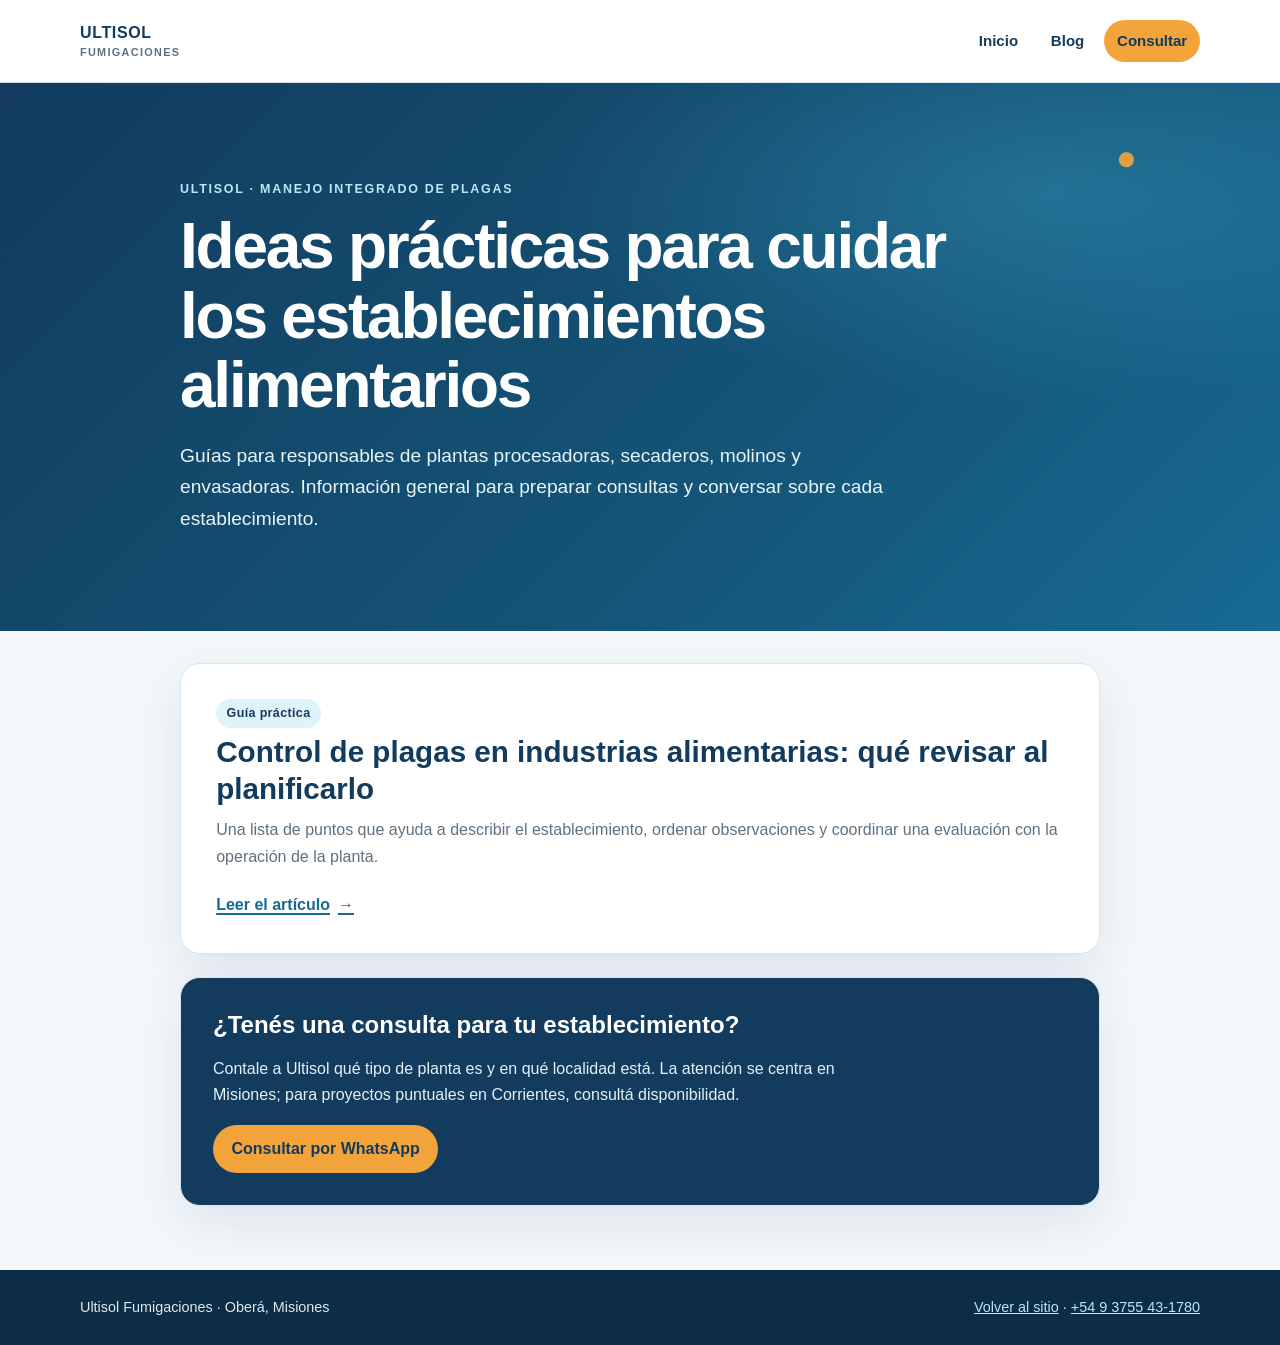
==== blogs/index.html @ 986f60b1 "Publish Ultisol food-industry pest management blog" ====
<!doctype html>
<html lang="es-AR">
<head>
  <meta charset="utf-8">
  <meta name="viewport" content="width=device-width, initial-scale=1">
  <meta name="theme-color" content="#123b5d">
  <meta name="description" content="Artículos y guías de Ultisol Fumigaciones sobre Manejo Integrado de Plagas para plantas procesadoras, secaderos, molinos y envasadoras.">
  <meta name="robots" content="index,follow">
  <link rel="canonical" href="https://fumigaciones-ultisol.com/blogs/">
  <link rel="stylesheet" href="blog.css">
  <meta property="og:type" content="website">
  <meta property="og:locale" content="es_AR">
  <meta property="og:url" content="https://fumigaciones-ultisol.com/blogs/">
  <meta property="og:title" content="Blog sobre control de plagas en industrias alimentarias | Ultisol">
  <meta property="og:description" content="Guías para responsables de plantas procesadoras, secaderos, molinos y envasadoras.">
  <meta name="twitter:card" content="summary">
  <meta name="twitter:title" content="Blog sobre control de plagas en industrias alimentarias | Ultisol">
  <meta name="twitter:description" content="Guías para responsables de establecimientos del sector alimentario.">
  <title>Blog sobre control de plagas en industrias alimentarias | Ultisol Fumigaciones</title>
</head>
<body>
  <a class="skip-link" href="#main">Ir al contenido</a>
  <header class="site-header">
    <div class="header-inner">
      <a class="brand" href="/" aria-label="Ultisol Fumigaciones, inicio">
        ULTISOL
        <small>Fumigaciones</small>
      </a>
      <nav class="nav" aria-label="Navegación principal">
        <a href="/">Inicio</a>
        <a href="/blogs/" aria-current="page">Blog</a>
        <a class="nav-cta" href="https://wa.me/5493755431780?text=Hola%2C%20quisiera%20hacer%20una%20consulta%20por%20Manejo%20Integrado%20de%20Plagas%20para%20un%20establecimiento%20alimentario." target="_blank" rel="noopener noreferrer">Consultar</a>
      </nav>
    </div>
  </header>

  <main id="main">
    <section class="hero" aria-labelledby="page-title">
      <div class="hero-inner">
        <p class="eyebrow">Ultisol · Manejo Integrado de Plagas</p>
        <h1 id="page-title">Ideas prácticas para cuidar los establecimientos alimentarios</h1>
        <p class="intro">Guías para responsables de plantas procesadoras, secaderos, molinos y envasadoras. Información general para preparar consultas y conversar sobre cada establecimiento.</p>
      </div>
    </section>

    <div class="content-wrap">
      <article class="listing-card">
        <span class="tag">Guía práctica</span>
        <h2>Control de plagas en industrias alimentarias: qué revisar al planificarlo</h2>
        <p>Una lista de puntos que ayuda a describir el establecimiento, ordenar observaciones y coordinar una evaluación con la operación de la planta.</p>
        <a class="read-link" href="/blogs/control-de-plagas-industria-alimentaria/">Leer el artículo <span aria-hidden="true">→</span></a>
      </article>

      <section class="cta-card" aria-labelledby="contact-title">
        <h2 id="contact-title">¿Tenés una consulta para tu establecimiento?</h2>
        <p>Contale a Ultisol qué tipo de planta es y en qué localidad está. La atención se centra en Misiones; para proyectos puntuales en Corrientes, consultá disponibilidad.</p>
        <a class="button" href="https://wa.me/5493755431780?text=Hola%2C%20quisiera%20consultar%20por%20Manejo%20Integrado%20de%20Plagas%20para%20un%20establecimiento%20alimentario%20en%20%5Blocalidad%5D." target="_blank" rel="noopener noreferrer">Consultar por WhatsApp</a>
      </section>
    </div>
  </main>

  <footer class="site-footer">
    <div class="footer-inner">
      <p>Ultisol Fumigaciones · Oberá, Misiones</p>
      <p><a href="/">Volver al sitio</a> · <a href="tel:+5493755431780">+54 9 3755 43-1780</a></p>
    </div>
  </footer>
</body>
</html>
---- blogs/blog.css ----
:root {
  color-scheme: light;
  --navy: #123b5d;
  --blue: #176a94;
  --sky: #dff3fb;
  --orange: #f2a33a;
  --ink: #183047;
  --muted: #5e7180;
  --paper: #f4f8fb;
  --white: #fff;
  --line: #d8e5ed;
  --shadow: 0 18px 52px rgba(18, 59, 93, 0.1);
}

* { box-sizing: border-box; }

html { scroll-behavior: smooth; }

body {
  margin: 0;
  color: var(--ink);
  background: var(--paper);
  font-family: Arial, Helvetica, sans-serif;
  line-height: 1.65;
}

a { color: var(--blue); }
a:hover { color: var(--navy); }
a:focus-visible, button:focus-visible {
  outline: 3px solid var(--orange);
  outline-offset: 4px;
}

.skip-link {
  position: absolute;
  left: 1rem;
  top: -5rem;
  z-index: 10;
  padding: .65rem 1rem;
  color: var(--white);
  background: var(--navy);
  border-radius: .5rem;
}
.skip-link:focus { top: 1rem; }

.site-header {
  background: var(--white);
  border-bottom: 1px solid var(--line);
}
.header-inner, .footer-inner {
  width: min(1120px, calc(100% - 2.5rem));
  margin: 0 auto;
}
.header-inner {
  min-height: 82px;
  display: flex;
  align-items: center;
  justify-content: space-between;
  gap: 1.5rem;
}
.brand {
  display: inline-flex;
  flex-direction: column;
  text-decoration: none;
  color: var(--navy);
  font-weight: 800;
  line-height: 1.15;
  letter-spacing: .04em;
}
.brand small {
  margin-top: .25rem;
  color: var(--muted);
  font-size: .68rem;
  letter-spacing: .12em;
  text-transform: uppercase;
}
.nav {
  display: flex;
  flex-wrap: wrap;
  align-items: center;
  justify-content: flex-end;
  gap: .45rem;
}
.nav a {
  padding: .55rem .8rem;
  text-decoration: none;
  color: var(--navy);
  font-size: .94rem;
  font-weight: 700;
  border-radius: 999px;
}
.nav a:hover { background: var(--sky); }
.nav .nav-cta {
  color: var(--navy);
  background: var(--orange);
}
.nav .nav-cta:hover { background: #f6b858; }

.hero {
  padding: clamp(3.2rem, 8vw, 6rem) 1.25rem;
  color: var(--white);
  background:
    radial-gradient(circle at 88% 14%, rgba(242, 163, 58, .92) 0 7px, transparent 8px),
    radial-gradient(ellipse at 82% 20%, rgba(70, 177, 216, .3), transparent 34%),
    linear-gradient(135deg, #123b5d 0%, #145477 60%, #176a94 100%);
}
.hero-inner {
  width: min(920px, 100%);
  margin: 0 auto;
}
.eyebrow {
  margin: 0 0 .8rem;
  color: #b9e8f6;
  font-size: .78rem;
  font-weight: 800;
  letter-spacing: .14em;
  text-transform: uppercase;
}
.hero h1 {
  max-width: 820px;
  margin: 0;
  font-size: clamp(2.2rem, 5vw, 4.1rem);
  line-height: 1.08;
  letter-spacing: -.035em;
}
.hero .intro {
  max-width: 720px;
  margin: 1.25rem 0 0;
  color: #e8f5fa;
  font-size: clamp(1.04rem, 2vw, 1.2rem);
}
.breadcrumb {
  width: min(920px, calc(100% - 2.5rem));
  margin: 1.3rem auto 0;
  color: var(--muted);
  font-size: .9rem;
}
.breadcrumb a { color: var(--blue); }

.content-wrap {
  width: min(920px, calc(100% - 2.5rem));
  margin: 2rem auto 4rem;
}
.article-card, .listing-card, .cta-card {
  background: var(--white);
  border: 1px solid var(--line);
  border-radius: 1.25rem;
  box-shadow: var(--shadow);
}
.article-card { padding: clamp(1.5rem, 5vw, 3.25rem); }
.article-card h2 {
  margin: 2.2rem 0 .7rem;
  color: var(--navy);
  font-size: clamp(1.4rem, 3vw, 1.8rem);
  line-height: 1.25;
}
.article-card h2:first-child { margin-top: 0; }
.article-card h3 {
  margin: 1.5rem 0 .35rem;
  color: var(--navy);
  font-size: 1.13rem;
}
.article-card p { margin: .8rem 0; }
.article-card li { margin: .6rem 0; padding-left: .2rem; }
.article-card ul, .article-card ol { padding-left: 1.35rem; }
.article-card strong { color: var(--navy); }
.note {
  margin: 1.6rem 0;
  padding: 1rem 1.2rem;
  background: #edf7fb;
  border-left: 4px solid var(--blue);
  border-radius: 0 .75rem .75rem 0;
}
.source-list { font-size: .94rem; }
.source-list li { overflow-wrap: anywhere; }

.listing-card { padding: clamp(1.4rem, 4vw, 2.2rem); }
.listing-card h2 {
  margin: .4rem 0 .5rem;
  color: var(--navy);
  font-size: clamp(1.45rem, 3vw, 1.85rem);
  line-height: 1.25;
}
.listing-card p { margin: .6rem 0 1rem; color: var(--muted); }
.read-link {
  display: inline-flex;
  align-items: center;
  gap: .5rem;
  margin-top: .35rem;
  font-weight: 800;
  text-decoration-thickness: 2px;
  text-underline-offset: 3px;
}
.tag {
  display: inline-block;
  padding: .25rem .65rem;
  color: var(--navy);
  background: var(--sky);
  border-radius: 999px;
  font-size: .78rem;
  font-weight: 800;
  letter-spacing: .03em;
}

.cta-card {
  margin-top: 1.4rem;
  padding: clamp(1.4rem, 4vw, 2rem);
  color: var(--white);
  background: var(--navy);
}
.cta-card h2 { margin: 0 0 .5rem; color: var(--white); line-height: 1.25; }
.cta-card p { max-width: 650px; color: #e4f1f7; }
.button {
  display: inline-flex;
  align-items: center;
  justify-content: center;
  min-height: 48px;
  padding: .7rem 1.15rem;
  color: var(--navy);
  background: var(--orange);
  border-radius: 999px;
  font-weight: 800;
  text-decoration: none;
}
.button:hover { color: var(--navy); background: #f6b858; }

.site-footer {
  padding: 1.6rem 0;
  color: #dceaf1;
  background: #0d2c45;
  font-size: .9rem;
}
.footer-inner {
  display: flex;
  flex-wrap: wrap;
  justify-content: space-between;
  gap: .8rem 1.5rem;
}
.site-footer a { color: #b9e8f6; }
.site-footer p { margin: 0; }

@media (max-width: 640px) {
  .header-inner {
    align-items: flex-start;
    flex-direction: column;
    justify-content: center;
    padding: .9rem 0;
    gap: .65rem;
  }
  .nav { justify-content: flex-start; gap: .15rem; }
  .nav a { padding: .48rem .62rem; font-size: .88rem; }
  .hero { padding: 3rem 1.25rem 3.4rem; }
  .content-wrap { margin-top: 1.35rem; }
  .article-card, .listing-card, .cta-card { border-radius: .9rem; }
}

@media (prefers-reduced-motion: reduce) {
  html { scroll-behavior: auto; }
}
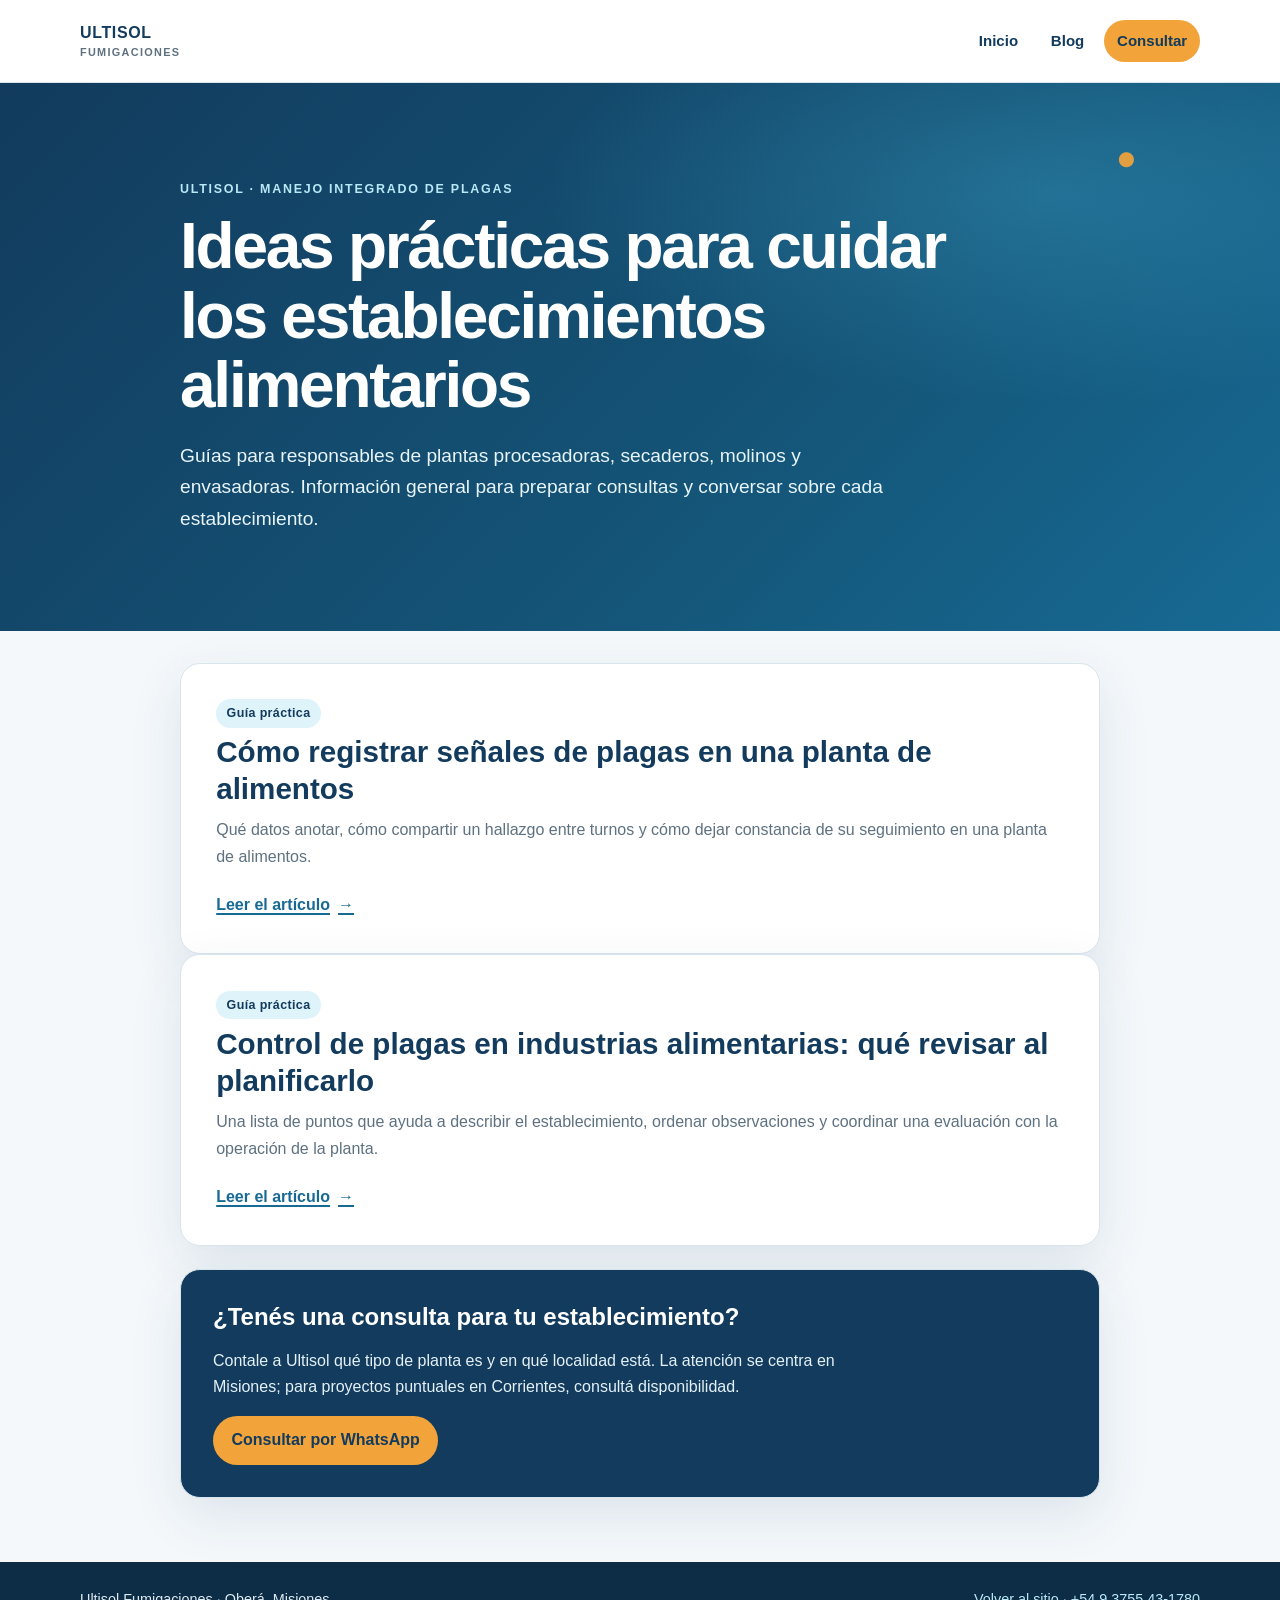
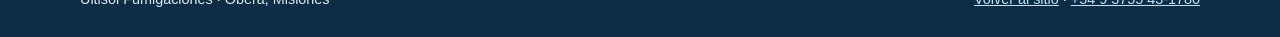
==== commit b790b131: "Publicar guía sobre registro de señales de plagas" ====
--- a/blogs/index.html
+++ b/blogs/index.html
@@ -46,6 +46,13 @@
     <div class="content-wrap">
       <article class="listing-card">
         <span class="tag">Guía práctica</span>
+        <h2>Cómo registrar señales de plagas en una planta de alimentos</h2>
+        <p>Qué datos anotar, cómo compartir un hallazgo entre turnos y cómo dejar constancia de su seguimiento en una planta de alimentos.</p>
+        <a class="read-link" href="/blogs/registrar-senales-plagas-planta-alimentos/">Leer el artículo <span aria-hidden="true">→</span></a>
+      </article>
+
+      <article class="listing-card">
+        <span class="tag">Guía práctica</span>
         <h2>Control de plagas en industrias alimentarias: qué revisar al planificarlo</h2>
         <p>Una lista de puntos que ayuda a describir el establecimiento, ordenar observaciones y coordinar una evaluación con la operación de la planta.</p>
         <a class="read-link" href="/blogs/control-de-plagas-industria-alimentaria/">Leer el artículo <span aria-hidden="true">→</span></a>
--- a/blogs/blog.css
+++ b/blogs/blog.css
@@ -173,6 +173,25 @@
 }
 .source-list { font-size: .94rem; }
 .source-list li { overflow-wrap: anywhere; }
+
+.article-figure {
+  margin: 1.7rem 0 2rem;
+}
+.article-figure img {
+  display: block;
+  width: 100%;
+  height: auto;
+  max-height: 470px;
+  object-fit: cover;
+  border: 1px solid var(--line);
+  border-radius: 1rem;
+}
+.article-figure figcaption {
+  margin-top: .65rem;
+  color: var(--muted);
+  font-size: .88rem;
+  line-height: 1.5;
+}
 
 .listing-card { padding: clamp(1.4rem, 4vw, 2.2rem); }
 .listing-card h2 {
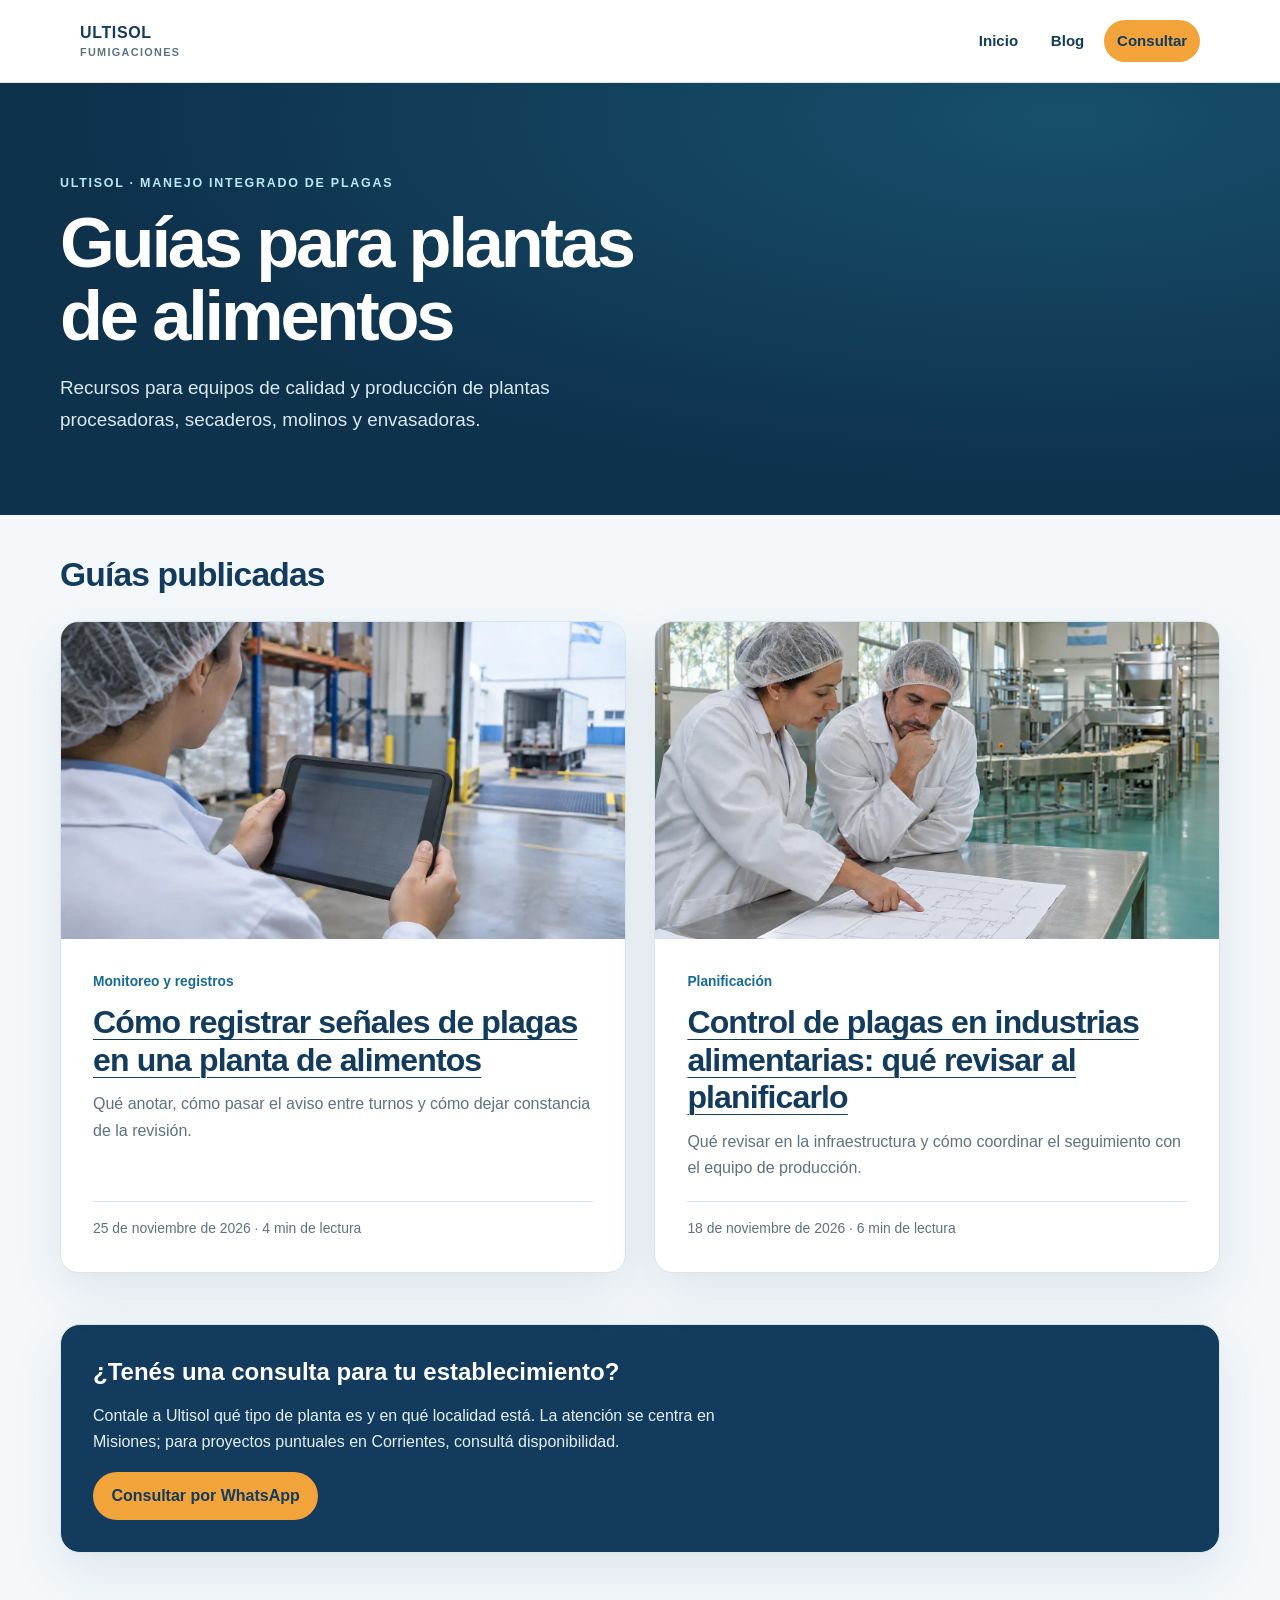
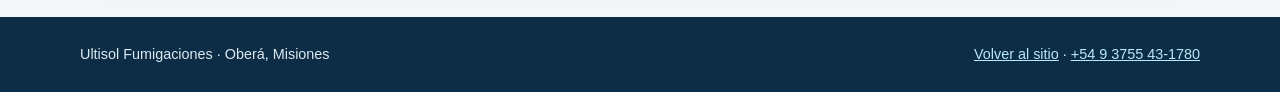
==== commit 324bd850: "Rediseñar el índice y las guías de Ultisol" ====
--- a/blogs/index.html
+++ b/blogs/index.html
@@ -7,7 +7,7 @@
   <meta name="description" content="Artículos y guías de Ultisol Fumigaciones sobre Manejo Integrado de Plagas para plantas procesadoras, secaderos, molinos y envasadoras.">
   <meta name="robots" content="index,follow">
   <link rel="canonical" href="https://fumigaciones-ultisol.com/blogs/">
-  <link rel="stylesheet" href="blog.css">
+  <link rel="stylesheet" href="editorial.css">
   <meta property="og:type" content="website">
   <meta property="og:locale" content="es_AR">
   <meta property="og:url" content="https://fumigaciones-ultisol.com/blogs/">
@@ -18,7 +18,7 @@
   <meta name="twitter:description" content="Guías para responsables de establecimientos del sector alimentario.">
   <title>Blog sobre control de plagas en industrias alimentarias | Ultisol Fumigaciones</title>
 </head>
-<body>
+<body class="blog-index">
   <a class="skip-link" href="#main">Ir al contenido</a>
   <header class="site-header">
     <div class="header-inner">
@@ -35,28 +35,37 @@
   </header>
 
   <main id="main">
-    <section class="hero" aria-labelledby="page-title">
-      <div class="hero-inner">
-        <p class="eyebrow">Ultisol · Manejo Integrado de Plagas</p>
-        <h1 id="page-title">Ideas prácticas para cuidar los establecimientos alimentarios</h1>
-        <p class="intro">Guías para responsables de plantas procesadoras, secaderos, molinos y envasadoras. Información general para preparar consultas y conversar sobre cada establecimiento.</p>
+    <section class="index-hero" aria-labelledby="page-title">
+      <div class="index-hero-inner"><p class="eyebrow">Ultisol · Manejo Integrado de Plagas</p>
+        <h1 id="page-title">Guías para plantas de alimentos</h1>
+        <p>Recursos para equipos de calidad y producción de plantas procesadoras, secaderos, molinos y envasadoras.</p>
       </div>
     </section>
 
     <div class="content-wrap">
-      <article class="listing-card">
-        <span class="tag">Guía práctica</span>
-        <h2>Cómo registrar señales de plagas en una planta de alimentos</h2>
-        <p>Qué datos anotar, cómo compartir un hallazgo entre turnos y cómo dejar constancia de su seguimiento en una planta de alimentos.</p>
-        <a class="read-link" href="/blogs/registrar-senales-plagas-planta-alimentos/">Leer el artículo <span aria-hidden="true">→</span></a>
-      </article>
-
-      <article class="listing-card">
-        <span class="tag">Guía práctica</span>
-        <h2>Control de plagas en industrias alimentarias: qué revisar al planificarlo</h2>
-        <p>Una lista de puntos que ayuda a describir el establecimiento, ordenar observaciones y coordinar una evaluación con la operación de la planta.</p>
-        <a class="read-link" href="/blogs/control-de-plagas-industria-alimentaria/">Leer el artículo <span aria-hidden="true">→</span></a>
-      </article>
+      <section class="guide-list" aria-labelledby="guides-title">
+        <h2 id="guides-title">Guías publicadas</h2>
+        <div class="guide-cards">
+          <article class="guide-card">
+            <img src="assets/ultisol-registro-portada.webp" alt="Persona anotando una observación durante un recorrido por un muelle de carga" width="1440" height="960" fetchpriority="high">
+            <div class="guide-card-body">
+              <p class="card-category">Monitoreo y registros</p>
+              <h3><a href="/blogs/registrar-senales-plagas-planta-alimentos/">Cómo registrar señales de plagas en una planta de alimentos</a></h3>
+              <p>Qué anotar, cómo pasar el aviso entre turnos y cómo dejar constancia de la revisión.</p>
+              <p class="card-meta"><time datetime="2026-11-25">25 de noviembre de 2026</time> <span aria-hidden="true">·</span> 4 min de lectura</p>
+            </div>
+          </article>
+          <article class="guide-card">
+            <img src="assets/ultisol-planificacion-portada.webp" alt="Equipo de una planta alimentaria durante un recorrido de planificación" width="1440" height="960" loading="lazy" decoding="async">
+            <div class="guide-card-body">
+              <p class="card-category">Planificación</p>
+              <h3><a href="/blogs/control-de-plagas-industria-alimentaria/">Control de plagas en industrias alimentarias: qué revisar al planificarlo</a></h3>
+              <p>Qué revisar en la infraestructura y cómo coordinar el seguimiento con el equipo de producción.</p>
+              <p class="card-meta"><time datetime="2026-11-18">18 de noviembre de 2026</time> <span aria-hidden="true">·</span> 6 min de lectura</p>
+            </div>
+          </article>
+        </div>
+      </section>
 
       <section class="cta-card" aria-labelledby="contact-title">
         <h2 id="contact-title">¿Tenés una consulta para tu establecimiento?</h2>
--- a/blogs/editorial.css
+++ b/blogs/editorial.css
@@ -0,0 +1,470 @@
+:root {
+  color-scheme: light;
+  --navy: #123b5d;
+  --blue: #176a94;
+  --sky: #dff3fb;
+  --orange: #f2a33a;
+  --ink: #183047;
+  --muted: #5e7180;
+  --paper: #f4f8fb;
+  --white: #fff;
+  --line: #d8e5ed;
+  --shadow: 0 18px 52px rgba(18, 59, 93, 0.1);
+}
+
+* { box-sizing: border-box; }
+
+html { scroll-behavior: smooth; }
+
+body {
+  margin: 0;
+  color: var(--ink);
+  background: var(--paper);
+  font-family: Arial, Helvetica, sans-serif;
+  line-height: 1.65;
+}
+
+a { color: var(--blue); }
+a:hover { color: var(--navy); }
+a:focus-visible, button:focus-visible {
+  outline: 3px solid var(--orange);
+  outline-offset: 4px;
+}
+
+.skip-link {
+  position: absolute;
+  left: 1rem;
+  top: -5rem;
+  z-index: 10;
+  padding: .65rem 1rem;
+  color: var(--white);
+  background: var(--navy);
+  border-radius: .5rem;
+}
+.skip-link:focus { top: 1rem; }
+
+.site-header {
+  background: var(--white);
+  border-bottom: 1px solid var(--line);
+}
+.header-inner, .footer-inner {
+  width: min(1120px, calc(100% - 2.5rem));
+  margin: 0 auto;
+}
+.header-inner {
+  min-height: 82px;
+  display: flex;
+  align-items: center;
+  justify-content: space-between;
+  gap: 1.5rem;
+}
+.brand {
+  display: inline-flex;
+  flex-direction: column;
+  text-decoration: none;
+  color: var(--navy);
+  font-weight: 800;
+  line-height: 1.15;
+  letter-spacing: .04em;
+}
+.brand small {
+  margin-top: .25rem;
+  color: var(--muted);
+  font-size: .68rem;
+  letter-spacing: .12em;
+  text-transform: uppercase;
+}
+.nav {
+  display: flex;
+  flex-wrap: wrap;
+  align-items: center;
+  justify-content: flex-end;
+  gap: .45rem;
+}
+.nav a {
+  padding: .55rem .8rem;
+  text-decoration: none;
+  color: var(--navy);
+  font-size: .94rem;
+  font-weight: 700;
+  border-radius: 999px;
+}
+.nav a:hover { background: var(--sky); }
+.nav .nav-cta {
+  color: var(--navy);
+  background: var(--orange);
+}
+.nav .nav-cta:hover { background: #f6b858; }
+
+.hero {
+  padding: clamp(3.2rem, 8vw, 6rem) 1.25rem;
+  color: var(--white);
+  background:
+    radial-gradient(circle at 88% 14%, rgba(242, 163, 58, .92) 0 7px, transparent 8px),
+    radial-gradient(ellipse at 82% 20%, rgba(70, 177, 216, .3), transparent 34%),
+    linear-gradient(135deg, #123b5d 0%, #145477 60%, #176a94 100%);
+}
+.hero-inner {
+  width: min(920px, 100%);
+  margin: 0 auto;
+}
+.eyebrow {
+  margin: 0 0 .8rem;
+  color: #b9e8f6;
+  font-size: .78rem;
+  font-weight: 800;
+  letter-spacing: .14em;
+  text-transform: uppercase;
+}
+.hero h1 {
+  max-width: 820px;
+  margin: 0;
+  font-size: clamp(2.2rem, 5vw, 4.1rem);
+  line-height: 1.08;
+  letter-spacing: -.035em;
+}
+.hero .intro {
+  max-width: 720px;
+  margin: 1.25rem 0 0;
+  color: #e8f5fa;
+  font-size: clamp(1.04rem, 2vw, 1.2rem);
+}
+.breadcrumb {
+  width: min(920px, calc(100% - 2.5rem));
+  margin: 1.3rem auto 0;
+  color: var(--muted);
+  font-size: .9rem;
+}
+.breadcrumb a { color: var(--blue); }
+
+.content-wrap {
+  width: min(920px, calc(100% - 2.5rem));
+  margin: 2rem auto 4rem;
+}
+.article-card, .listing-card, .cta-card {
+  background: var(--white);
+  border: 1px solid var(--line);
+  border-radius: 1.25rem;
+  box-shadow: var(--shadow);
+}
+.article-card { padding: clamp(1.5rem, 5vw, 3.25rem); }
+.article-card h2 {
+  margin: 2.2rem 0 .7rem;
+  color: var(--navy);
+  font-size: clamp(1.4rem, 3vw, 1.8rem);
+  line-height: 1.25;
+}
+.article-card h2:first-child { margin-top: 0; }
+.article-card h3 {
+  margin: 1.5rem 0 .35rem;
+  color: var(--navy);
+  font-size: 1.13rem;
+}
+.article-card p { margin: .8rem 0; }
+.article-card li { margin: .6rem 0; padding-left: .2rem; }
+.article-card ul, .article-card ol { padding-left: 1.35rem; }
+.article-card strong { color: var(--navy); }
+.note {
+  margin: 1.6rem 0;
+  padding: 1rem 1.2rem;
+  background: #edf7fb;
+  border-left: 4px solid var(--blue);
+  border-radius: 0 .75rem .75rem 0;
+}
+.source-list { font-size: .94rem; }
+.source-list li { overflow-wrap: anywhere; }
+
+.article-figure {
+  margin: 1.7rem 0 2rem;
+}
+.article-figure img {
+  display: block;
+  width: 100%;
+  height: auto;
+  max-height: 470px;
+  object-fit: cover;
+  border: 1px solid var(--line);
+  border-radius: 1rem;
+}
+.article-figure figcaption {
+  margin-top: .65rem;
+  color: var(--muted);
+  font-size: .88rem;
+  line-height: 1.5;
+}
+
+.listing-card { padding: clamp(1.4rem, 4vw, 2.2rem); }
+.listing-card h2 {
+  margin: .4rem 0 .5rem;
+  color: var(--navy);
+  font-size: clamp(1.45rem, 3vw, 1.85rem);
+  line-height: 1.25;
+}
+.listing-card p { margin: .6rem 0 1rem; color: var(--muted); }
+.read-link {
+  display: inline-flex;
+  align-items: center;
+  gap: .5rem;
+  margin-top: .35rem;
+  font-weight: 800;
+  text-decoration-thickness: 2px;
+  text-underline-offset: 3px;
+}
+.tag {
+  display: inline-block;
+  padding: .25rem .65rem;
+  color: var(--navy);
+  background: var(--sky);
+  border-radius: 999px;
+  font-size: .78rem;
+  font-weight: 800;
+  letter-spacing: .03em;
+}
+
+.cta-card {
+  margin-top: 1.4rem;
+  padding: clamp(1.4rem, 4vw, 2rem);
+  color: var(--white);
+  background: var(--navy);
+}
+.cta-card h2 { margin: 0 0 .5rem; color: var(--white); line-height: 1.25; }
+.cta-card p { max-width: 650px; color: #e4f1f7; }
+.button {
+  display: inline-flex;
+  align-items: center;
+  justify-content: center;
+  min-height: 48px;
+  padding: .7rem 1.15rem;
+  color: var(--navy);
+  background: var(--orange);
+  border-radius: 999px;
+  font-weight: 800;
+  text-decoration: none;
+}
+.button:hover { color: var(--navy); background: #f6b858; }
+
+.site-footer {
+  padding: 1.6rem 0;
+  color: #dceaf1;
+  background: #0d2c45;
+  font-size: .9rem;
+}
+.footer-inner {
+  display: flex;
+  flex-wrap: wrap;
+  justify-content: space-between;
+  gap: .8rem 1.5rem;
+}
+.site-footer a { color: #b9e8f6; }
+.site-footer p { margin: 0; }
+
+@media (max-width: 640px) {
+  .header-inner {
+    align-items: flex-start;
+    flex-direction: column;
+    justify-content: center;
+    padding: .9rem 0;
+    gap: .65rem;
+  }
+  .nav { justify-content: flex-start; gap: .15rem; }
+  .nav a { padding: .48rem .62rem; font-size: .88rem; }
+  .hero { padding: 3rem 1.25rem 3.4rem; }
+  .content-wrap { margin-top: 1.35rem; }
+  .article-card, .listing-card, .cta-card { border-radius: .9rem; }
+}
+
+@media (prefers-reduced-motion: reduce) {
+  html { scroll-behavior: auto; }
+}
+
+/* Shared editorial layout for the listing and the guides. */
+:root {
+  --editorial-width: 1160px;
+  --deep-blue: #0e314c;
+  --hero-glow: #174f6b;
+}
+
+.index-hero, .guide-hero {
+  background: radial-gradient(ellipse at 83% 8%, var(--hero-glow), transparent 66%), var(--deep-blue);
+  color: var(--white);
+}
+
+.index-hero-inner, .guide-hero-inner, .guide-layout, .blog-index .content-wrap {
+  width: min(var(--editorial-width), calc(100% - 2.5rem));
+  margin-inline: auto;
+}
+
+.index-hero-inner { padding: clamp(3rem, 7vw, 5.75rem) 0 clamp(3rem, 7vw, 5rem); }
+.index-hero-inner h1, .guide-heading h1 {
+  margin: 0;
+  max-width: 17ch;
+  font-size: clamp(2.2rem, 5.5vw, 4.65rem);
+  line-height: 1.04;
+  letter-spacing: -.045em;
+  text-wrap: balance;
+}
+
+.index-hero-inner > p:last-child, .guide-intro {
+  color: #d8ebf4;
+  max-width: 55ch;
+  margin: 1.25rem 0 0;
+  font-size: clamp(1rem, 2vw, 1.18rem);
+}
+
+.guide-list > h2 {
+  margin: 0 0 1.2rem;
+  color: var(--navy);
+  font-size: clamp(1.55rem, 3vw, 2.1rem);
+  letter-spacing: -.025em;
+}
+
+.guide-cards {
+  display: grid;
+  grid-template-columns: repeat(2, minmax(0, 1fr));
+  gap: clamp(1.05rem, 3vw, 1.8rem);
+}
+
+.guide-card {
+  display: flex;
+  flex-direction: column;
+  background: var(--white);
+  border: 1px solid var(--line);
+  border-radius: 1.15rem;
+  box-shadow: var(--shadow);
+}
+
+.guide-card > img {
+  display: block;
+  width: 100%;
+  height: auto;
+  aspect-ratio: 16 / 9;
+  object-fit: cover;
+  border-radius: 1.1rem 1.1rem 0 0;
+}
+
+.guide-card-body {
+  flex: 1;
+  display: flex;
+  flex-direction: column;
+  padding: clamp(1.2rem, 3vw, 2rem);
+}
+
+.card-category { margin: 0 0 .65rem; color: var(--blue); font-weight: 800; font-size: .86rem; }
+.guide-card h3 { margin: 0; font-size: clamp(1.4rem, 2.6vw, 2rem); line-height: 1.16; letter-spacing: -.027em; }
+.guide-card h3 a { color: var(--navy); text-decoration-thickness: 1px; text-underline-offset: .2em; }
+.guide-card h3 a:hover { color: var(--blue); }
+.guide-card h3 + p { margin: .8rem 0 1.25rem; color: var(--muted); }
+.card-meta { margin: auto 0 0; padding-top: .9rem; border-top: 1px solid var(--line); color: var(--muted); font-size: .87rem; }
+.blog-index .cta-card { margin-top: clamp(1.6rem, 5vw, 3.2rem); }
+
+.guide-hero-inner {
+  display: grid;
+  grid-template-columns: 1.05fr 1fr;
+  align-items: center;
+  gap: clamp(1.7rem, 4vw, 3.8rem);
+  padding: clamp(2.4rem, 5vw, 4.75rem) 0;
+}
+
+.guide-heading h1 { font-size: clamp(2.15rem, 4vw, 4rem); }
+.trail { display: flex; flex-wrap: wrap; gap: .6rem; margin-bottom: 1.35rem; color: #d8ebf4; font-size: .87rem; }
+.trail a { color: inherit; text-underline-offset: .2em; }
+.guide-meta { color: #d8ebf4; margin-top: 1rem; font-size: .88rem; }
+.guide-start { display: inline-flex; gap: .55rem; color: #ffd48e; font-weight: 800; text-underline-offset: .2em; }
+.guide-start:hover { color: white; }
+.guide-cover { position: relative; margin: 0; }
+.guide-cover img {
+  display: block;
+  width: 100%;
+  height: auto;
+  aspect-ratio: 4 / 3;
+  object-fit: cover;
+  border-radius: 1.2rem;
+}
+.guide-cover figcaption {
+  position: absolute;
+  right: .7rem;
+  bottom: .7rem;
+  border-radius: 999px;
+  padding: .2rem .66rem;
+  background: #0e314c;
+  color: white;
+  font-size: .72rem;
+}
+
+.guide-layout {
+  display: grid;
+  grid-template-columns: minmax(10rem, 14rem) minmax(0, 1fr);
+  align-items: start;
+  gap: clamp(1.3rem, 4vw, 3rem);
+  margin-block: clamp(1.6rem, 4vw, 3.5rem) 4rem;
+}
+.guide-layout .article-card { min-width: 0; }
+.guide-layout h2[id] { scroll-margin-top: 1.25rem; }
+.guide-toc { position: sticky; top: 1.2rem; border-top: 3px solid var(--orange); padding-top: .8rem; }
+.guide-toc p { margin: 0 0 .55rem; font-weight: 800; color: var(--navy); }
+.guide-toc ol { margin: 0; padding-left: 1.25rem; font-size: .91rem; color: var(--muted); }
+.guide-toc li { margin: .5rem 0; }
+.guide-toc a { text-underline-offset: .17em; }
+
+.guide-summary { background: #e6f3f9; padding: 1.15rem clamp(1rem, 3vw, 1.7rem); border-radius: .85rem; margin: 0 0 1.6rem; }
+.guide-summary ul { margin: .5rem 0 0; }
+.guide-summary li:last-child { margin-bottom: 0; }
+.guide-summary h2 { font-size: 1.35rem; }
+.article-card > p, .article-card > ul { max-width: 72ch; }
+.article-card details { border-bottom: 1px solid var(--line); padding: .9rem .2rem; }
+.article-card details summary { cursor: pointer; color: var(--navy); font-weight: 700; }
+
+.inline-contact {
+  display: flex;
+  align-items: center;
+  flex-wrap: wrap;
+  gap: .9rem 1.4rem;
+  margin: 2.2rem 0;
+  padding: clamp(1.25rem, 4vw, 2rem);
+  border-radius: 1rem;
+  background: var(--deep-blue);
+  color: #d8ebf4;
+}
+.inline-contact > div { flex: 1 1 16rem; min-width: 0; }
+.inline-contact h2, .inline-contact p { margin: 0; }
+.inline-contact h2 { color: white; font-size: clamp(1.3rem, 3vw, 1.75rem); margin-bottom: .45rem; }
+.inline-contact .button { text-align: center; }
+.related-guide {
+  grid-column: 2;
+  padding: clamp(1.15rem, 4vw, 1.8rem);
+  background: white;
+  border: 1px solid var(--line);
+  border-radius: 1rem;
+}
+.related-guide .eyebrow { color: var(--blue); }
+.related-guide h2 { margin: 0; font-size: clamp(1.2rem, 3vw, 1.6rem); line-height: 1.24; }
+.related-guide h2 a { color: var(--navy); text-underline-offset: .18em; }
+.related-guide h2 + p { margin: .65rem 0 0; color: var(--muted); }
+
+@media (max-width: 760px) {
+  .guide-hero-inner, .guide-layout { grid-template-columns: minmax(0, 1fr); }
+  .guide-hero-inner { gap: 1.5rem; }
+  .guide-cover img { aspect-ratio: 16 / 10; }
+  .guide-toc { position: static; }
+  .related-guide { grid-column: auto; }
+}
+@media (max-width: 590px) {
+  .guide-cards { grid-template-columns: minmax(0, 1fr); }
+  .guide-layout .article-card { padding: 1.1rem; }
+  .inline-contact .button { width: 100%; }
+}
+
+.guide-scenarios { display: grid; grid-template-columns: repeat(auto-fit, minmax(min(100%, 14rem), 1fr)); gap: .9rem; margin: 1.6rem 0; }
+.guide-scenarios > section { padding: 1.1rem; border-block-start: 3px solid var(--orange); background: var(--paper); border-radius: .7rem; }
+.guide-scenarios h3, .guide-scenarios p { margin: 0; }
+.guide-scenarios p { margin-top: .45rem; }
+.record-example { padding: clamp(1rem, 3vw, 1.5rem); background: var(--paper); border: 1px solid var(--line); border-radius: .85rem; }
+.record-example > p { margin: 0; }
+.record-example dl { margin: .65rem 0 0; }
+.record-example dl > div { display: grid; grid-template-columns: minmax(7.5rem, 28%) minmax(0, 1fr); gap: .75rem; padding: .65rem 0; border-bottom: 1px solid var(--line); }
+.record-example dl > div:last-child { border-bottom: 0; }
+.record-example dt { color: var(--navy); font-weight: 800; }
+.record-example dd { margin: 0; }
+@media (max-width: 480px) {
+  .record-example dl > div { grid-template-columns: 1fr; gap: .15rem; }
+}
